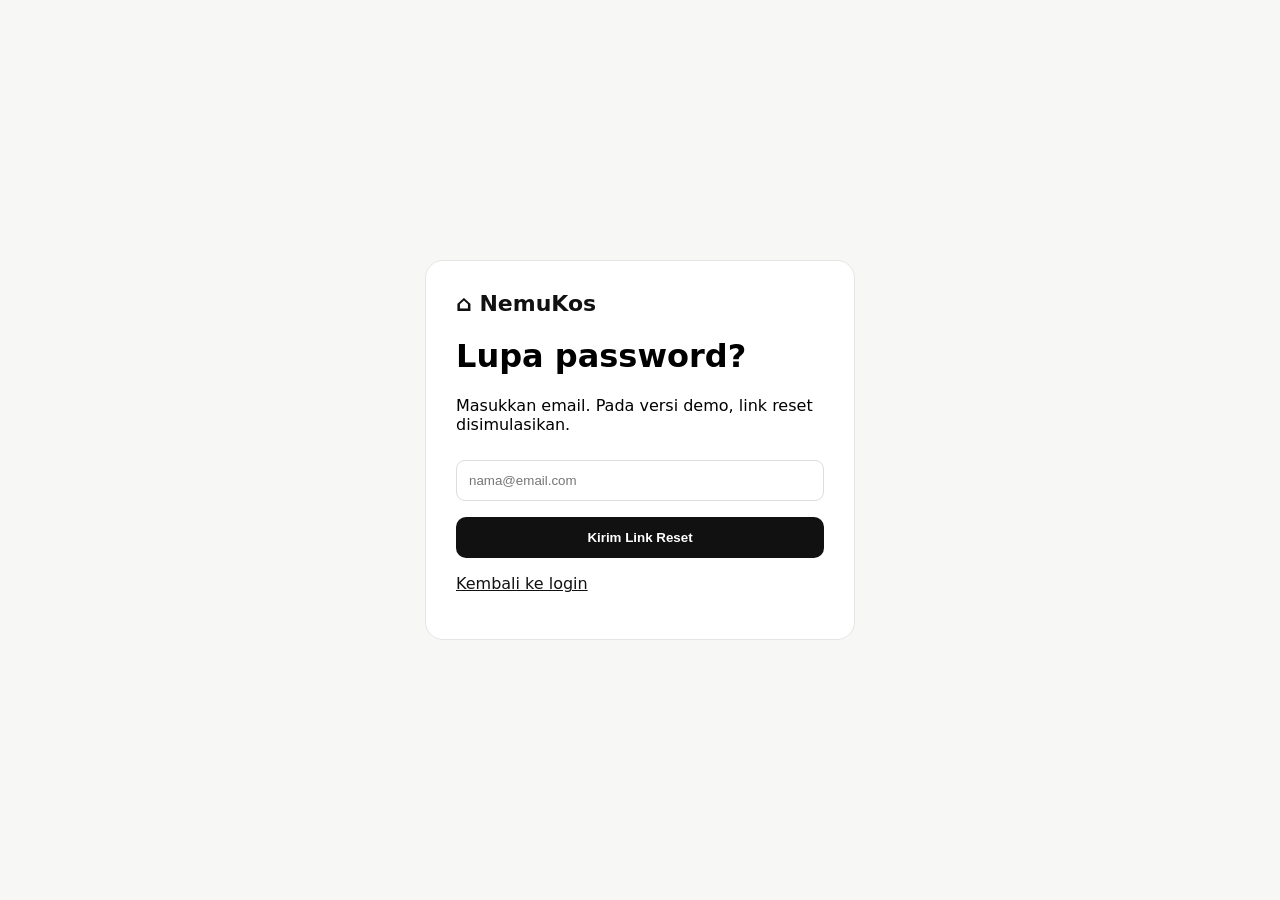
==== forgot-password.html @ e89a9484 "Initial commit with fixed folder structure" ====
<!doctype html><html lang="id"><head><meta charset="utf-8"><meta name="viewport" content="width=device-width,initial-scale=1"><title>Lupa Password — NemuKos</title><style>body{margin:0;font-family:Inter,system-ui,sans-serif;background:#f7f7f5;min-height:100vh;display:grid;place-items:center}.card{width:min(430px,calc(100% - 32px));background:#fff;border:1px solid #e5e5e5;border-radius:18px;padding:30px;box-sizing:border-box}a{color:#111}.brand{font-weight:900;font-size:22px;text-decoration:none}input{width:100%;box-sizing:border-box;padding:12px;border:1px solid #ddd;border-radius:9px;margin-top:10px}button{width:100%;margin-top:16px;padding:13px;border:0;border-radius:10px;background:#111;color:#fff;font-weight:800;cursor:pointer}.msg{margin-top:14px;font-size:13px}</style></head><body><div class="card"><a class="brand" href="/">⌂ NemuKos</a><h1>Lupa password?</h1><p>Masukkan email. Pada versi demo, link reset disimulasikan.</p><form id="f"><input name="email" type="email" placeholder="nama@email.com" required><button>Kirim Link Reset</button></form><p><a href="/login.html">Kembali ke login</a></p><div id="m" class="msg"></div></div><script>f.onsubmit=e=>{e.preventDefault();m.textContent='Link reset demo sudah dikirim. Silakan login kembali.'}</script></body></html>
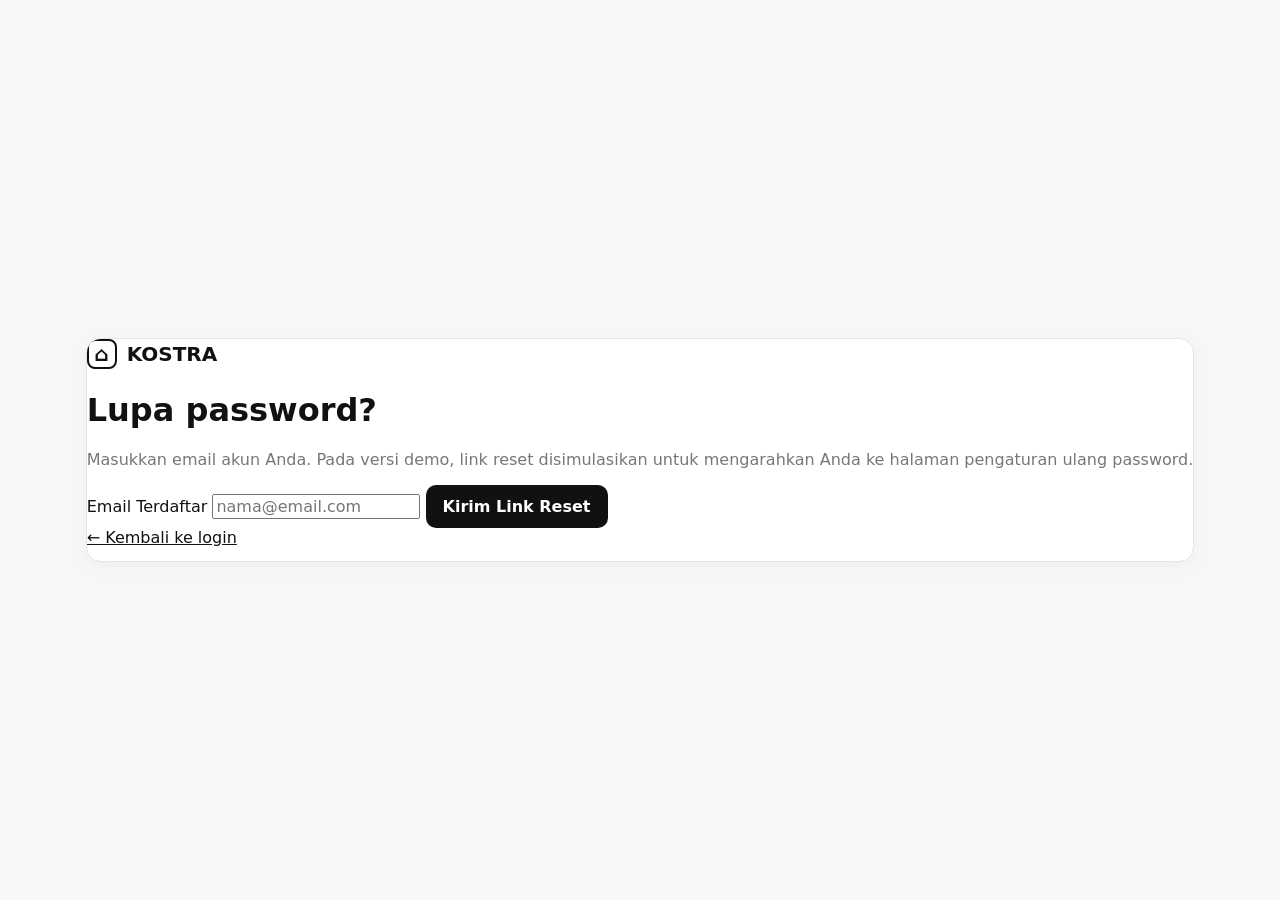
==== commit 05807e1f: "Update forgot-password.html" ====
--- a/forgot-password.html
+++ b/forgot-password.html
@@ -1 +1,108 @@
-<!doctype html><html lang="id"><head><meta charset="utf-8"><meta name="viewport" content="width=device-width,initial-scale=1"><title>Lupa Password — NemuKos</title><style>body{margin:0;font-family:Inter,system-ui,sans-serif;background:#f7f7f5;min-height:100vh;display:grid;place-items:center}.card{width:min(430px,calc(100% - 32px));background:#fff;border:1px solid #e5e5e5;border-radius:18px;padding:30px;box-sizing:border-box}a{color:#111}.brand{font-weight:900;font-size:22px;text-decoration:none}input{width:100%;box-sizing:border-box;padding:12px;border:1px solid #ddd;border-radius:9px;margin-top:10px}button{width:100%;margin-top:16px;padding:13px;border:0;border-radius:10px;background:#111;color:#fff;font-weight:800;cursor:pointer}.msg{margin-top:14px;font-size:13px}</style></head><body><div class="card"><a class="brand" href="/">⌂ NemuKos</a><h1>Lupa password?</h1><p>Masukkan email. Pada versi demo, link reset disimulasikan.</p><form id="f"><input name="email" type="email" placeholder="nama@email.com" required><button>Kirim Link Reset</button></form><p><a href="/login.html">Kembali ke login</a></p><div id="m" class="msg"></div></div><script>f.onsubmit=e=>{e.preventDefault();m.textContent='Link reset demo sudah dikirim. Silakan login kembali.'}</script></body></html>
+<!doctype html>
+<html lang="id">
+
+<head>
+    <meta charset="utf-8">
+
+    <meta
+        name="viewport"
+        content="width=device-width, initial-scale=1"
+    >
+
+    <title>Lupa Password — KOSTRA</title>
+
+    <meta
+        name="description"
+        content="Reset password akun KOSTRA."
+    >
+
+    <!-- CSS utama -->
+    <link
+        rel="stylesheet"
+        href="./css/styles.css"
+    >
+</head>
+
+<body class="auth-page">
+
+    <main class="auth-container">
+
+        <div class="card">
+
+            <!-- Brand -->
+            <a
+                class="brand"
+                href="./index.html"
+            >
+                <span class="brand-icon">⌂</span>
+                KOSTRA
+            </a>
+
+
+            <!-- Heading -->
+            <h1>
+                Lupa password?
+            </h1>
+
+            <p class="muted">
+                Masukkan email akun Anda.
+                Pada versi demo, link reset disimulasikan
+                untuk mengarahkan Anda ke halaman
+                pengaturan ulang password.
+            </p>
+
+
+            <!-- Forgot Password Form -->
+            <form id="forgotForm">
+
+                <label for="forgotEmail">
+                    Email Terdaftar
+                </label>
+
+                <input
+                    id="forgotEmail"
+                    name="email"
+                    type="email"
+                    placeholder="nama@email.com"
+                    required
+                    autocomplete="email"
+                >
+
+
+                <button
+                    type="submit"
+                    class="btn dark"
+                >
+                    Kirim Link Reset
+                </button>
+
+            </form>
+
+
+            <!-- Back -->
+            <a
+                class="back-link"
+                href="./login.html"
+            >
+                ← Kembali ke login
+            </a>
+
+
+            <!-- Message -->
+            <div
+                id="forgotMessage"
+                class="msg"
+                role="status"
+                aria-live="polite"
+            ></div>
+
+        </div>
+
+    </main>
+
+
+    <!-- Authentication JavaScript -->
+    <script src="./js/auth.js"></script>
+
+</body>
+</html>
--- a/css/styles.css
+++ b/css/styles.css
@@ -0,0 +1,682 @@
+:root {
+    --ink: #111111;
+    --muted: #6b7280;
+    --line: #e7e7e7;
+    --soft: #f7f7f5;
+    --card: #ffffff;
+    --success: #16803c;
+    --danger: #dc2626;
+}
+
+* {
+    box-sizing: border-box;
+}
+
+html {
+    scroll-behavior: smooth;
+}
+
+body {
+    margin: 0;
+    font-family: Inter, ui-sans-serif, system-ui, -apple-system, BlinkMacSystemFont,
+        "Segoe UI", sans-serif;
+    color: var(--ink);
+    background: #fafafa;
+}
+
+button,
+input,
+select,
+textarea {
+    font: inherit;
+}
+
+button {
+    cursor: pointer;
+}
+
+a {
+    color: inherit;
+}
+
+/* =========================
+   NAVBAR
+========================= */
+
+.nav {
+    height: 72px;
+    background: #ffffff;
+    border-bottom: 1px solid var(--line);
+    display: flex;
+    align-items: center;
+    justify-content: space-between;
+    padding: 0 6%;
+    position: sticky;
+    top: 0;
+    z-index: 20;
+}
+
+.brand {
+    font-weight: 800;
+    font-size: 20px;
+    text-decoration: none;
+    color: #111;
+    display: flex;
+    gap: 10px;
+    align-items: center;
+}
+
+.brand-icon {
+    border: 2px solid #111;
+    border-radius: 8px;
+    width: 30px;
+    height: 30px;
+    display: grid;
+    place-items: center;
+}
+
+.nav nav {
+    display: flex;
+    align-items: center;
+    gap: 22px;
+}
+
+.nav nav > a {
+    color: #333;
+    text-decoration: none;
+    font-size: 14px;
+}
+
+.nav nav > a:hover {
+    text-decoration: underline;
+}
+
+.user {
+    font-size: 13px;
+    font-weight: 700;
+}
+
+/* =========================
+   BUTTON
+========================= */
+
+.btn {
+    border: 0;
+    border-radius: 10px;
+    padding: 12px 17px;
+    font-weight: 700;
+    transition: 0.2s ease;
+}
+
+.btn:hover {
+    transform: translateY(-1px);
+}
+
+.dark {
+    background: #111111;
+    color: #ffffff;
+}
+
+.dark:hover {
+    background: #2a2a2a;
+}
+
+.outline {
+    background: #ffffff;
+    border: 1px solid #cfcfcf;
+    color: #111111;
+}
+
+.outline:hover {
+    background: #f5f5f5;
+}
+
+.ghost {
+    background: transparent;
+    color: #555555;
+}
+
+/* =========================
+   HERO
+========================= */
+
+.hero {
+    padding: 76px 6% 52px;
+    background: linear-gradient(
+        180deg,
+        #ffffff 0%,
+        #f6f6f3 100%
+    );
+}
+
+.hero-inner {
+    max-width: 1180px;
+    margin: auto;
+}
+
+.eyebrow {
+    font-size: 13px;
+    font-weight: 800;
+    letter-spacing: 0.08em;
+    text-transform: uppercase;
+}
+
+.hero h1 {
+    font-size: clamp(38px, 6vw, 72px);
+    line-height: 0.98;
+    margin: 16px 0;
+    letter-spacing: -0.04em;
+}
+
+.hero h1 em {
+    font-style: normal;
+    color: #777777;
+}
+
+.hero p {
+    color: #606060;
+    max-width: 650px;
+    font-size: 17px;
+    line-height: 1.6;
+}
+
+/* =========================
+   SEARCH
+========================= */
+
+.searchbox {
+    margin-top: 34px;
+    max-width: 900px;
+    background: #ffffff;
+    border: 1px solid #dddddd;
+    border-radius: 16px;
+    padding: 8px;
+    display: flex;
+    box-shadow: 0 12px 40px #0000000d;
+}
+
+.searchbox input {
+    flex: 1;
+    border: 0;
+    outline: 0;
+    padding: 14px;
+    font-size: 16px;
+    background: transparent;
+}
+
+/* =========================
+   FILTER TOOLBAR
+========================= */
+
+.toolbar {
+    max-width: 1180px;
+    margin: -1px auto 0;
+    padding: 22px 6%;
+    display: flex;
+    gap: 10px;
+    flex-wrap: wrap;
+    background: #ffffff;
+    border-bottom: 1px solid var(--line);
+}
+
+.filter {
+    display: flex;
+    flex-direction: column;
+    gap: 6px;
+}
+
+.filter label {
+    font-size: 11px;
+    font-weight: 800;
+    color: #777777;
+}
+
+.filter select {
+    min-width: 150px;
+    border: 1px solid #dddddd;
+    border-radius: 9px;
+    padding: 10px;
+    background: #ffffff;
+}
+
+.toolbar > .btn {
+    align-self: end;
+}
+
+/* =========================
+   CONTENT
+========================= */
+
+.content,
+.map-section {
+    max-width: 1180px;
+    margin: auto;
+    padding: 46px 6%;
+}
+
+.section-head {
+    display: flex;
+    justify-content: space-between;
+    align-items: end;
+    gap: 15px;
+    margin-bottom: 22px;
+}
+
+.section-head h2 {
+    margin: 0;
+    font-size: 28px;
+}
+
+.section-head p {
+    margin: 7px 0 0;
+    color: var(--muted);
+}
+
+/* =========================
+   KOS CARDS
+========================= */
+
+.cards {
+    display: grid;
+    grid-template-columns: repeat(3, 1fr);
+    gap: 18px;
+}
+
+.card {
+    background: #ffffff;
+    border: 1px solid #e5e5e5;
+    border-radius: 15px;
+    overflow: hidden;
+    transition: 0.2s ease;
+    box-shadow: 0 5px 20px #00000008;
+}
+
+.card:hover {
+    transform: translateY(-3px);
+    box-shadow: 0 12px 35px #00000010;
+}
+
+.card img {
+    width: 100%;
+    height: 190px;
+    object-fit: cover;
+    display: block;
+}
+
+.card-body {
+    padding: 17px;
+}
+
+.tag {
+    display: inline-block;
+    font-size: 11px;
+    font-weight: 800;
+    padding: 6px 9px;
+    background: #f0f0ed;
+    border-radius: 99px;
+    margin-bottom: 10px;
+}
+
+.card h3 {
+    margin: 0 0 7px;
+    font-size: 19px;
+}
+
+.meta {
+    color: #777777;
+    font-size: 13px;
+    display: flex;
+    gap: 12px;
+    flex-wrap: wrap;
+    line-height: 1.5;
+}
+
+.price {
+    font-weight: 900;
+    font-size: 18px;
+    margin-top: 16px;
+}
+
+.price span {
+    font-size: 12px;
+    color: #777777;
+    font-weight: 500;
+}
+
+.card-actions {
+    display: flex;
+    gap: 8px;
+    margin-top: 14px;
+}
+
+.card-actions button {
+    flex: 1;
+}
+
+/* =========================
+   MAP
+========================= */
+
+.map-section {
+    padding-top: 15px;
+}
+
+.map-wrap {
+    height: 440px;
+    border-radius: 16px;
+    overflow: hidden;
+    border: 1px solid #dddddd;
+    background: #eeeeee;
+}
+
+#map {
+    height: 100%;
+    width: 100%;
+}
+
+/* =========================
+   EMPTY
+========================= */
+
+.empty {
+    grid-column: 1 / -1;
+    padding: 40px;
+    text-align: center;
+    background: #ffffff;
+    border: 1px dashed #dddddd;
+    border-radius: 15px;
+    color: #777777;
+}
+
+/* =========================
+   MODAL
+========================= */
+
+.modal {
+    position: fixed;
+    inset: 0;
+    background: #0009;
+    display: grid;
+    place-items: center;
+    padding: 20px;
+    z-index: 50;
+}
+
+.modal.hidden {
+    display: none;
+}
+
+.modal-card {
+    background: #ffffff;
+    border-radius: 18px;
+    max-width: 820px;
+    width: 100%;
+    max-height: 90vh;
+    overflow: auto;
+    position: relative;
+    padding: 26px;
+}
+
+.close {
+    position: absolute;
+    right: 14px;
+    top: 12px;
+    border: 0;
+    background: #eeeeee;
+    border-radius: 50%;
+    width: 34px;
+    height: 34px;
+    font-size: 20px;
+}
+
+.close:hover {
+    background: #dddddd;
+}
+
+/* =========================
+   DETAIL
+========================= */
+
+.detail {
+    display: grid;
+    grid-template-columns: 1fr 1fr;
+    gap: 22px;
+}
+
+.detail img {
+    width: 100%;
+    height: 360px;
+    object-fit: cover;
+    border-radius: 13px;
+}
+
+.detail h2 {
+    margin: 0 0 8px;
+}
+
+.amenities {
+    display: flex;
+    gap: 7px;
+    flex-wrap: wrap;
+    margin: 18px 0;
+}
+
+.amenity {
+    background: #f3f3f0;
+    padding: 8px 10px;
+    border-radius: 8px;
+    font-size: 13px;
+}
+
+/* =========================
+   FORM
+========================= */
+
+.form {
+    max-width: 480px;
+}
+
+.form h2 {
+    margin-top: 0;
+}
+
+.form input,
+.form select,
+.form textarea {
+    width: 100%;
+    padding: 12px;
+    border: 1px solid #dddddd;
+    border-radius: 9px;
+    margin: 7px 0 12px;
+    outline: none;
+}
+
+.form input:focus,
+.form select:focus,
+.form textarea:focus {
+    border-color: #111111;
+}
+
+/* =========================
+   TOAST
+========================= */
+
+.toast {
+    position: fixed;
+    right: 20px;
+    bottom: 20px;
+    background: #111111;
+    color: #ffffff;
+    padding: 13px 17px;
+    border-radius: 10px;
+    z-index: 80;
+    box-shadow: 0 10px 30px #0003;
+}
+
+.auth-links {
+    display: flex;
+    justify-content: center;
+    gap: 10px;
+    font-size: 13px;
+    margin-top: 15px;
+}
+
+.muted {
+    color: #777777;
+}
+
+/* =========================
+   AUTH PAGE
+========================= */
+
+.auth-page {
+    margin: 0;
+    font-family: Inter, system-ui, sans-serif;
+    background: #f7f7f5;
+    min-height: 100vh;
+    display: grid;
+    place-items: center;
+}
+
+.auth-card {
+    width: min(430px, calc(100% - 32px));
+    background: #ffffff;
+    border: 1px solid #e5e5e5;
+    border-radius: 18px;
+    padding: 30px;
+}
+
+.auth-card h1 {
+    margin-bottom: 8px;
+}
+
+.auth-card label {
+    display: block;
+    font-size: 13px;
+    font-weight: 700;
+    margin: 16px 0 6px;
+}
+
+.auth-card input {
+    width: 100%;
+    box-sizing: border-box;
+    padding: 12px;
+    border: 1px solid #dddddd;
+    border-radius: 9px;
+}
+
+.auth-card button {
+    width: 100%;
+    margin-top: 18px;
+    padding: 13px;
+    border: 0;
+    border-radius: 10px;
+    background: #111111;
+    color: #ffffff;
+    font-weight: 800;
+    cursor: pointer;
+}
+
+.auth-card button:hover {
+    background: #2a2a2a;
+}
+
+.auth-links-row {
+    margin-top: 18px;
+    font-size: 13px;
+    display: flex;
+    justify-content: space-between;
+    gap: 12px;
+}
+
+.msg {
+    margin-top: 14px;
+    font-size: 13px;
+}
+
+/* =========================
+   RESPONSIVE
+========================= */
+
+@media (max-width: 850px) {
+    .cards {
+        grid-template-columns: repeat(2, 1fr);
+    }
+
+    .nav nav > a {
+        display: none;
+    }
+
+    .detail {
+        grid-template-columns: 1fr;
+    }
+
+    .detail img {
+        height: 240px;
+    }
+}
+
+@media (max-width: 560px) {
+    .nav {
+        padding: 0 18px;
+    }
+
+    .hero,
+    .toolbar,
+    .content,
+    .map-section {
+        padding-left: 18px;
+        padding-right: 18px;
+    }
+
+    .hero {
+        padding-top: 55px;
+    }
+
+    .cards {
+        grid-template-columns: 1fr;
+    }
+
+    .searchbox {
+        flex-direction: column;
+    }
+
+    .searchbox .btn {
+        width: 100%;
+    }
+
+    .toolbar {
+        display: grid;
+        grid-template-columns: 1fr 1fr;
+    }
+
+    .toolbar .filter select {
+        min-width: 0;
+        width: 100%;
+    }
+
+    .toolbar > .btn {
+        width: 100%;
+    }
+
+    .section-head {
+        align-items: start;
+        flex-direction: column;
+    }
+
+    .map-wrap {
+        height: 360px;
+    }
+
+    .detail {
+        grid-template-columns: 1fr;
+    }
+
+    .modal {
+        padding: 10px;
+    }
+
+    .modal-card {
+        padding: 20px;
+    }
+}
